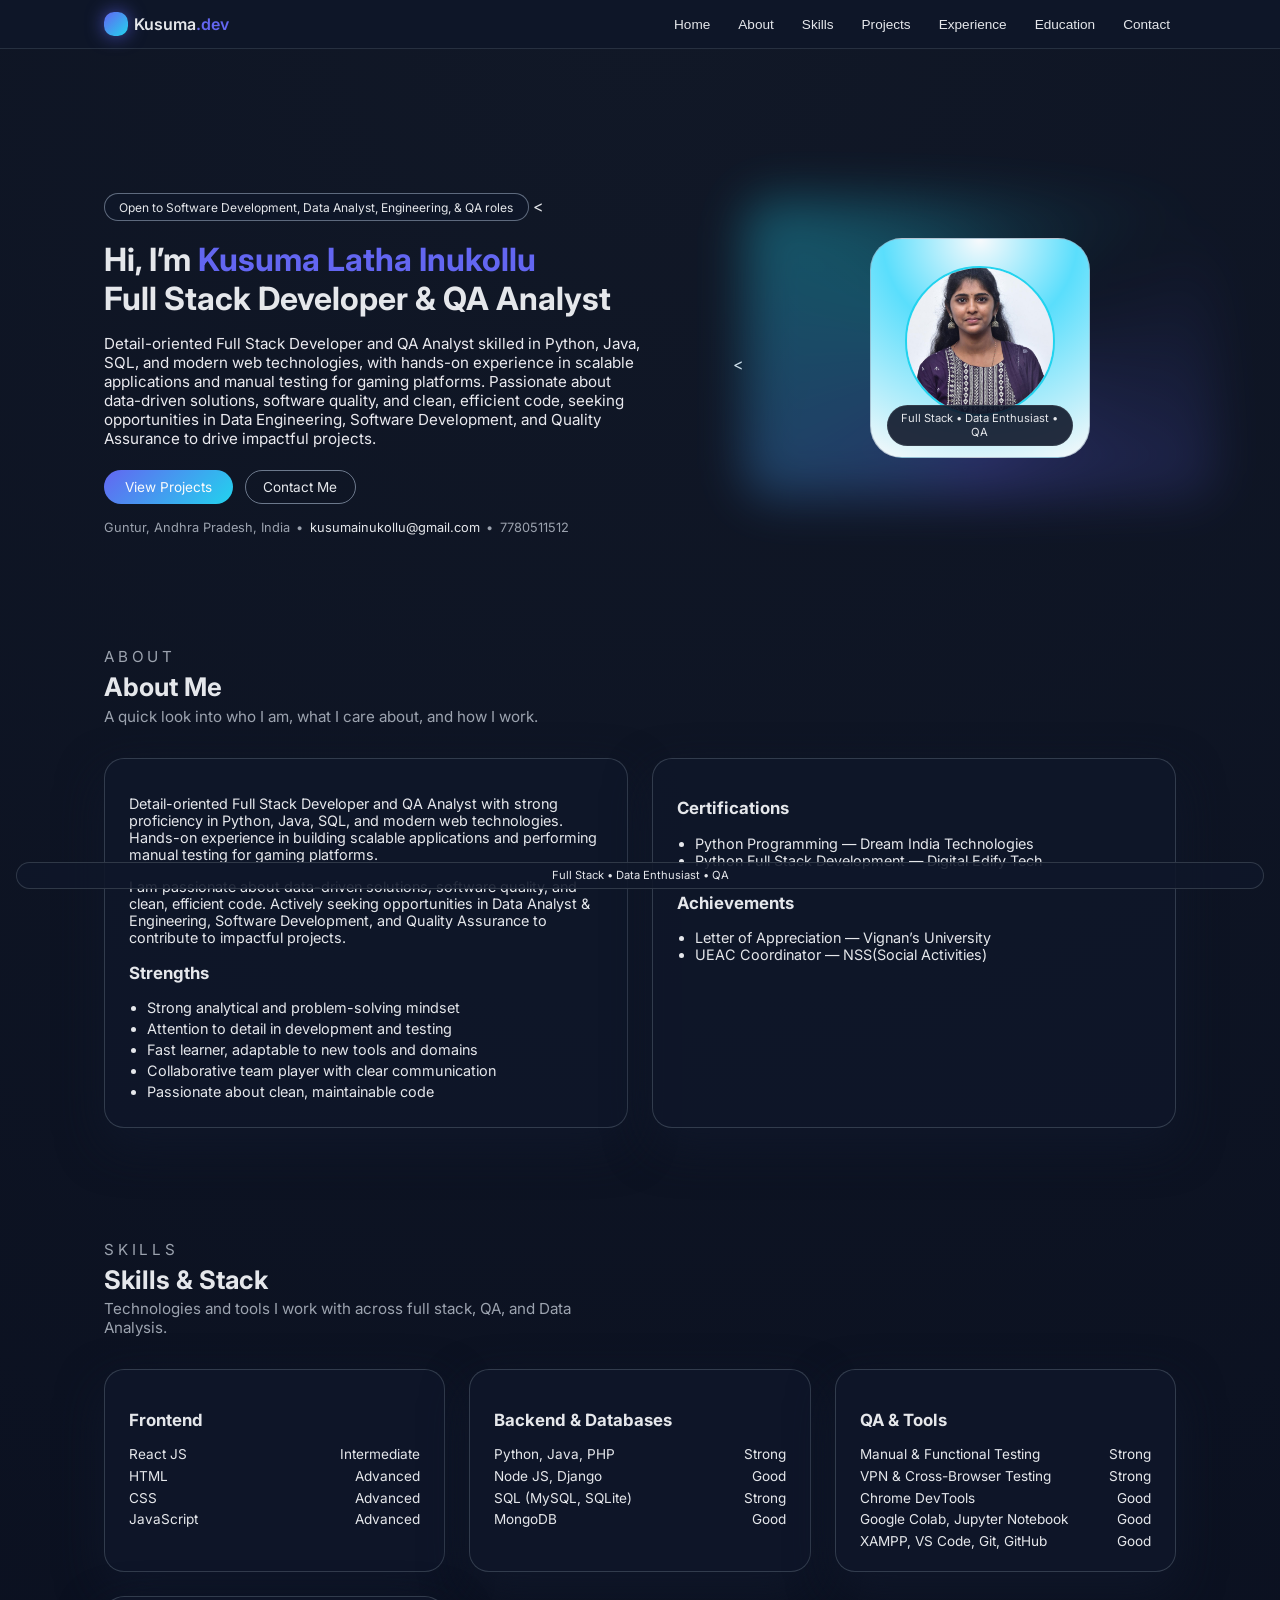
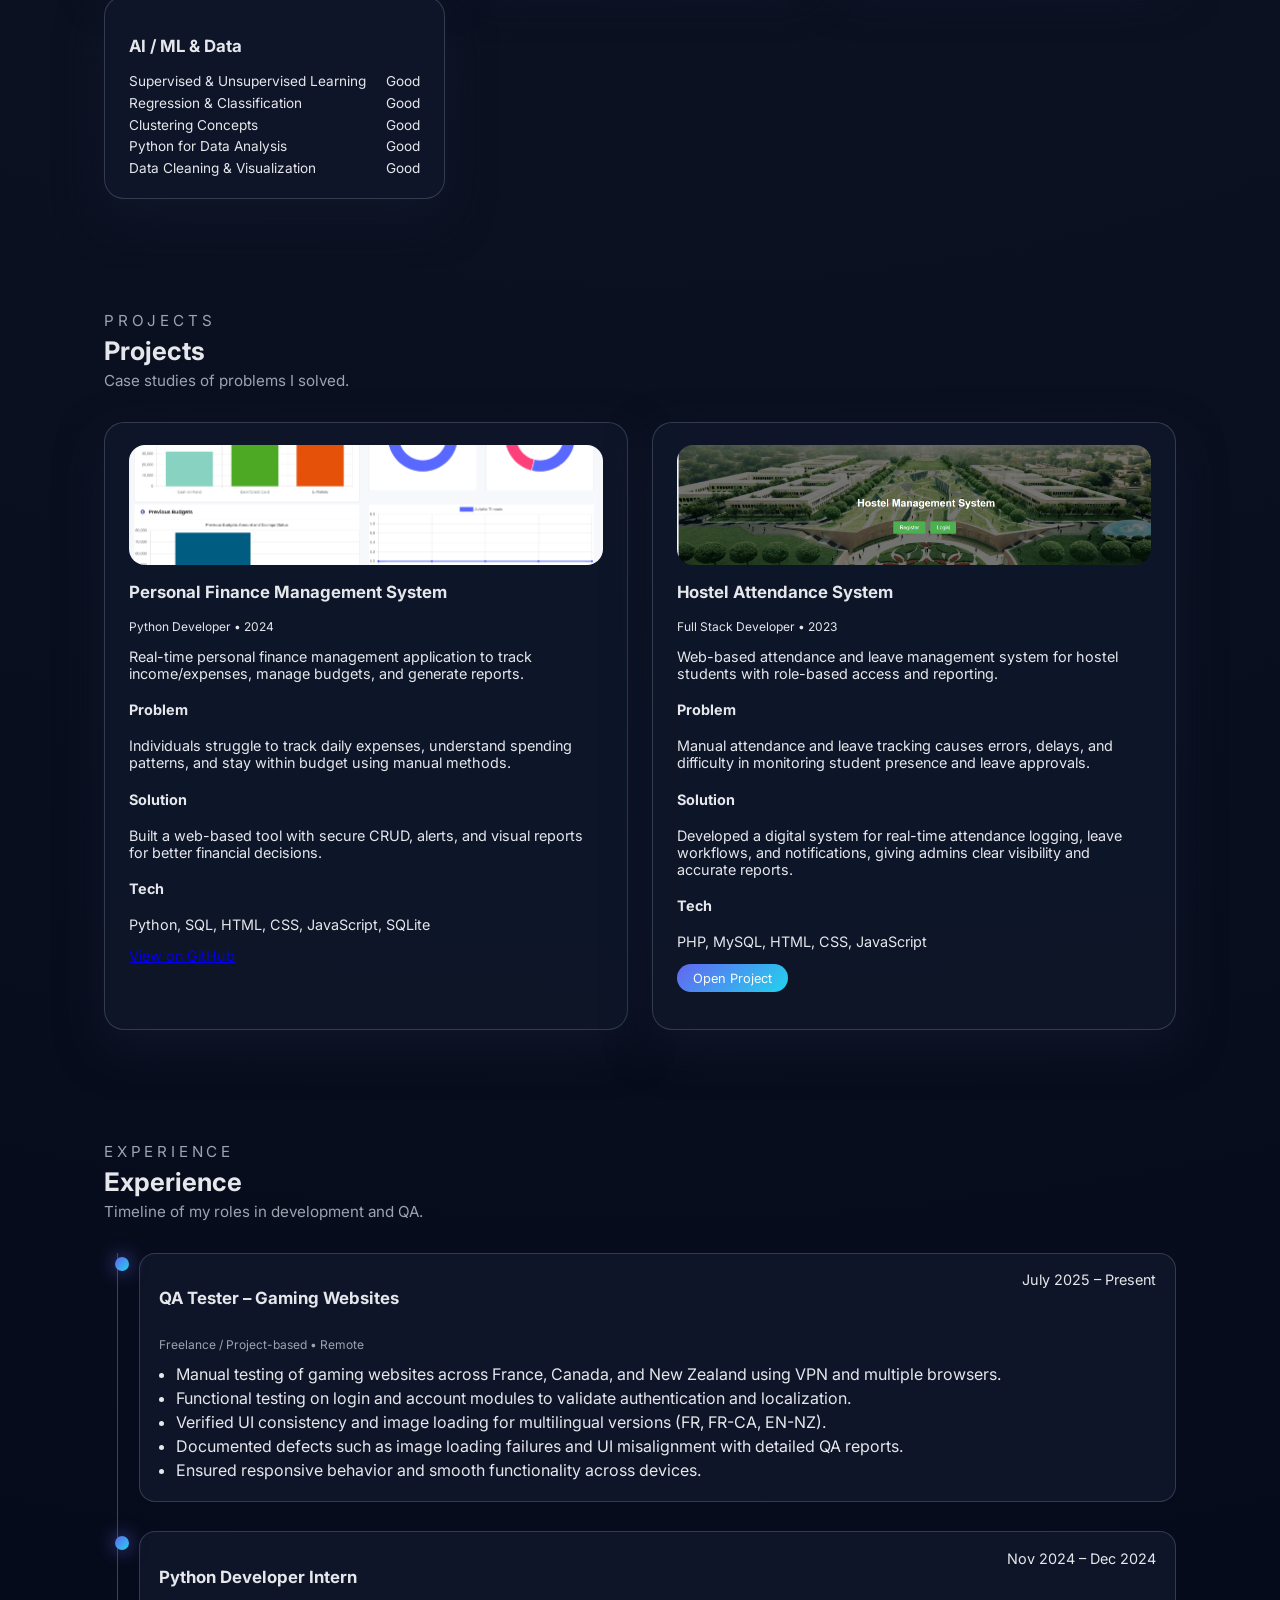
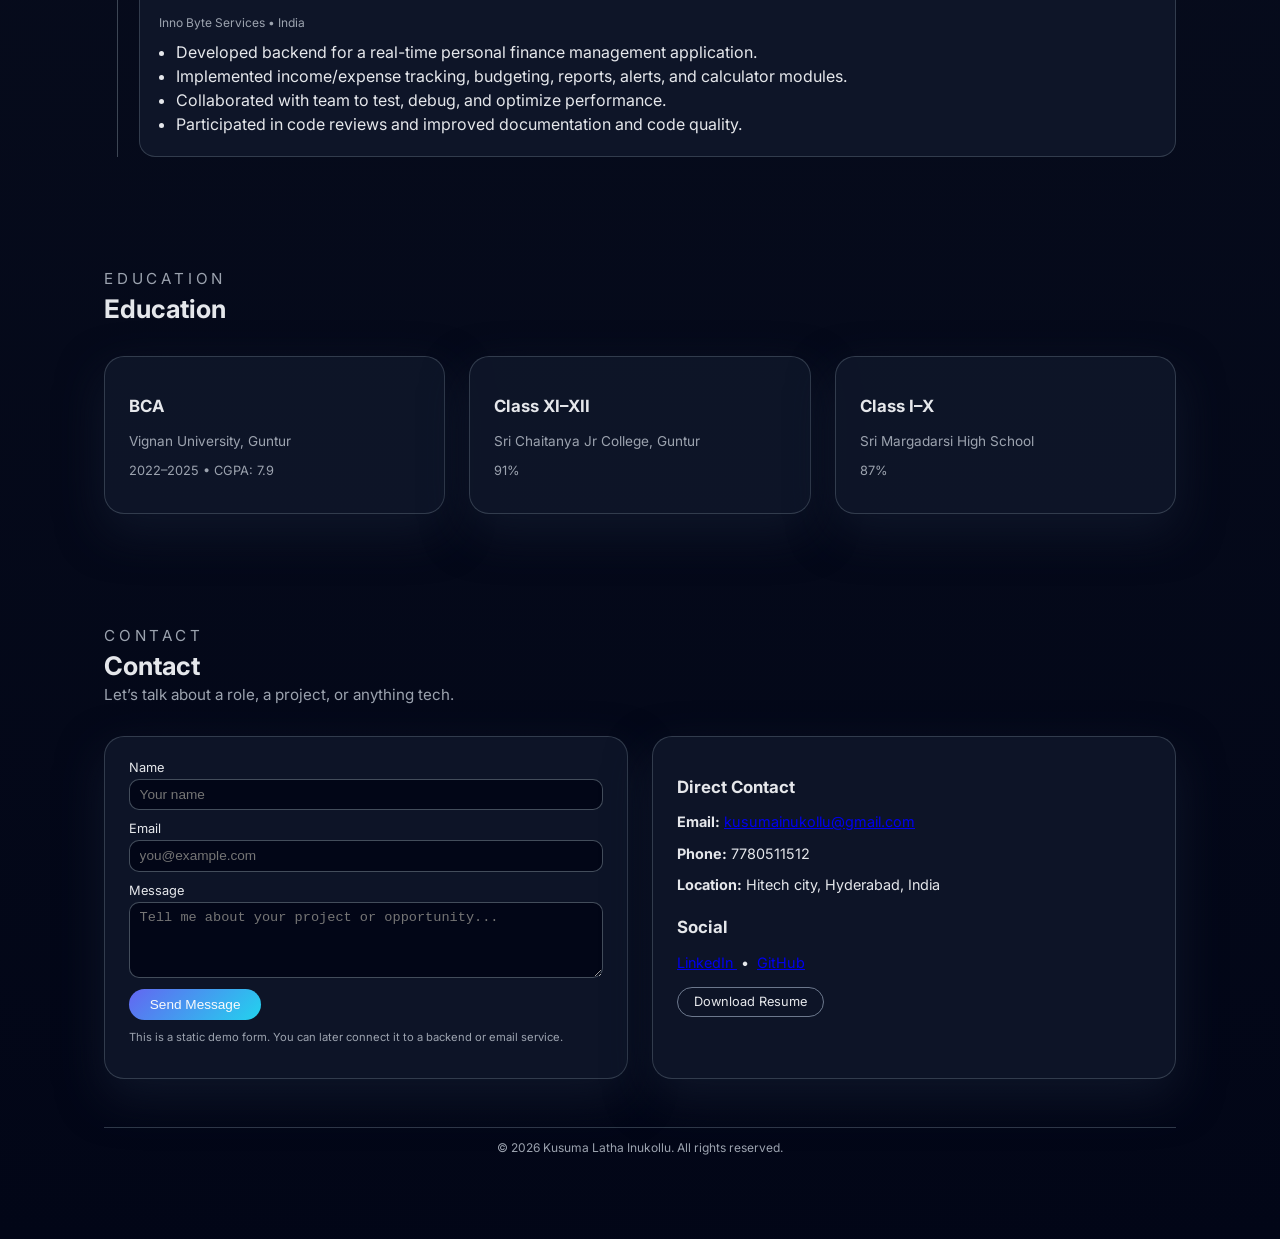
==== index.html @ 5220225f "Add files via upload Initial portfolio" ====
<!doctype html>
<html lang="en">
  <head>
    <meta charset="UTF-8" />
    <title>Kusuma Latha Inukollu | Portfolio</title>
    <meta name="viewport" content="width=device-width, initial-scale=1.0" />
    <link
      href="https://fonts.googleapis.com/css2?family=Inter:wght@300;400;500;600;700&display=swap"
      rel="stylesheet"
    />
    <link rel="stylesheet" href="style.css" />
  </head>
  <body>
    <!-- Top navigation -->
    <header class="nav">
      <div class="nav-inner">
        <div class="nav-logo" onclick="scrollToSection('home')">
          <div class="nav-dot"></div>
          <span>Kusuma<span class="nav-accent">.dev</span></span>
        </div>
        <nav class="nav-links">
          <button onclick="scrollToSection('home')">Home</button>
          <button onclick="scrollToSection('about')">About</button>
          <button onclick="scrollToSection('skills')">Skills</button>
          <button onclick="scrollToSection('projects')">Projects</button>
          <button onclick="scrollToSection('experience')">Experience</button>
          <button onclick="scrollToSection('education')">Education</button>
          <button onclick="scrollToSection('contact')">Contact</button>
        </nav>
      </div>
    </header>

    <main>
      <!-- Hero / Home -->
      <section id="home" class="section hero">
        <div class="hero-content">
          <div>
            <div class="pill">
              Open to Software Development, Data Analyst, Engineering, & QA roles
            </div>
            <<h1 class="hero-title">
  Hi, I’m <span class="accent blink-highlight">Kusuma Latha Inukollu</span><br />
  <span class="blink-highlight">Full Stack Developer & QA Analyst</span>
</h1>

            <p class="hero-text">
              Detail-oriented Full Stack Developer and QA Analyst skilled in Python, Java, SQL, and modern web technologies, with hands-on experience in scalable applications and manual testing for gaming platforms. Passionate about data-driven solutions, software quality, and clean, efficient code, seeking opportunities in Data Engineering, Software Development, and Quality Assurance to drive impactful projects.
​
            </p>
            <div class="hero-actions">
              <a href="#projects" class="btn-primary">View Projects</a>
              <a href="#contact" class="btn-outline">Contact Me</a>
            </div>
            <div class="hero-contact">
              <span>Guntur, Andhra Pradesh, India</span>
              <span>•</span>
              <a href="mailto:kusumainukollu@gmail.com">kusumainukollu@gmail.com</a>
              <span>•</span>
              <span>7780511512</span>
            </div>
          </div>
        </div>

        <<div class="hero-photo-wrapper">
  <div class="hero-glow"></div>
  <div class="hero-photo-card">
    <div class="hero-photo">
      <img src="kusuma.jpg.jpeg" alt="Kusuma Latha Inukollu" class="hero-photo-img" />
    </div>
    <div class="hero-photo-label">
     Full Stack • Data Enthusiast • QA 
    </div>
  </div>
</div>

            <div class="hero-photo-label">
             Full Stack • Data Enthusiast • QA 
            </div>
          </div>
        </div>
      </section>

      <!-- About -->
      <section id="about" class="section">
        <div class="section-header">
          <p class="section-tag">ABOUT</p>
          <h2>About Me</h2>
          <p>
            A quick look into who I am, what I care about, and how I work.
          </p>
        </div>
        <div class="grid-2">
          <div class="card">
            <p>
              Detail-oriented Full Stack Developer and QA Analyst with strong proficiency in Python, Java, SQL,
              and modern web technologies. Hands-on experience in building scalable applications and
              performing manual testing for gaming platforms.
            </p>
            <p>
              I am passionate about data-driven solutions, software quality, and clean, efficient
              code. Actively seeking opportunities in Data Analyst & Engineering, Software Development, and
              Quality Assurance to contribute to impactful projects.
            </p>
            <h3>Strengths</h3>
            <ul class="list-dots">
              <li>Strong analytical and problem-solving mindset</li>
              <li>Attention to detail in development and testing</li>
              <li>Fast learner, adaptable to new tools and domains</li>
              <li>Collaborative team player with clear communication</li>
              <li>Passionate about clean, maintainable code</li>
            </ul>
          </div>

          <div class="card">
            <h3>Certifications</h3>
            <ul class="list-simple">
              <li>Python Programming — Dream India Technologies</li>
              <li>Python Full Stack Development — Digital Edify Tech</li>
            </ul>
            <h3 style="margin-top: 1.5rem;">Achievements</h3>
            <ul class="list-simple">
              <li>Letter of Appreciation — Vignan’s University </li>
              <li>UEAC Coordinator —  NSS(Social Activities)</li>
            </ul>
          </div>
        </div>
      </section>

      <!-- Skills -->
      <section id="skills" class="section">
  <div class="section-header">
    <p class="section-tag">SKILLS</p>
    <h2>Skills & Stack</h2>
    <p>Technologies and tools I work with across full stack, QA, and Data Analysis.</p>
  </div>

  <div class="grid-3">
    <!-- Frontend -->
    <div class="card">
      <h3>Frontend</h3>
      <div class="skill">
        <span>React JS</span><span>Intermediate</span>
      </div>
      <div class="skill">
        <span>HTML</span><span>Advanced</span>
      </div>
      <div class="skill">
        <span>CSS</span><span>Advanced</span>
      </div>
      <div class="skill">
        <span>JavaScript</span><span>Advanced</span>
      </div>
    </div>

    <!-- Backend & Databases -->
    <div class="card">
      <h3>Backend & Databases</h3>
      <div class="skill">
        <span>Python, Java, PHP</span><span>Strong</span>
      </div>
      <div class="skill">
        <span>Node JS, Django</span><span>Good</span>
      </div>
      <div class="skill">
        <span>SQL (MySQL, SQLite)</span><span>Strong</span>
      </div>
      <div class="skill">
        <span>MongoDB</span><span>Good</span>
      </div>
    </div>

    <!-- QA & Tools -->
    <div class="card">
      <h3>QA & Tools</h3>
      <div class="skill">
        <span>Manual & Functional Testing</span><span>Strong</span>
      </div>
      <div class="skill">
        <span>VPN & Cross-Browser Testing</span><span>Strong</span>
      </div>
      <div class="skill">
        <span>Chrome DevTools</span><span>Good</span>
      </div>
      <div class="skill">
        <span>Google Colab, Jupyter Notebook</span><span>Good</span>
      </div>
      <div class="skill">
        <span>XAMPP, VS Code, Git, GitHub</span><span>Good</span>
      </div>
    </div>

    <!-- AI / ML & Data -->
    <div class="card">
      <h3>AI / ML & Data</h3>
      <div class="skill">
        <span>Supervised & Unsupervised Learning</span><span>Good</span>
      </div>
      <div class="skill">
        <span>Regression & Classification</span><span>Good</span>
      </div>
      <div class="skill">
        <span>Clustering Concepts</span><span>Good</span>
      </div>
      <div class="skill">
        <span>Python for Data Analysis</span><span>Good</span>
      </div>
      <div class="skill">
        <span>Data Cleaning & Visualization</span><span>Good</span>
      </div>
    </div>
  </div>
</section>
<section id="projects" class="section">
  <div class="section-header">
    <p class="section-tag">PROJECTS</p>
    <h2>Projects</h2>
    <p>Case studies of problems I solved.</p>
  </div>
  <div class="grid-2">
  <!-- Project 1 -->
  <div class="card project">
    <div class="project-image">
      <img src="pro1.png" alt="Personal Finance Management System" class="project-img" />
    </div>

    <h3>Personal Finance Management System</h3>
    <p class="project-meta">Python Developer • 2024</p>
    <p>
      Real-time personal finance management application to track income/expenses, manage
      budgets, and generate reports.
    </p>
    <h4>Problem</h4>
    <p>
      Individuals struggle to track daily expenses, understand spending patterns, and stay
      within budget using manual methods.
    </p>
    <h4>Solution</h4>
    <p>
      Built a web-based tool with secure CRUD, alerts, and visual reports for better
      financial decisions.
    </p>
    <h4>Tech</h4>
    <p>Python, SQL, HTML, CSS, JavaScript, SQLite</p>
          

      <p style="margin-top: 0.6rem;">
        <a
          href="https://github.com/kusumainukollu/finance-managment-system"
          target="_blank"
          rel="noreferrer noopener"
        >
          View on GitHub
        </a>
      </p>
  </div>

  <!-- Project 2 -->
  <div class="card project">
    <div class="project-image">
      <img src="img1.png" alt="Hostel Attendance System" class="project-img" />
    </div>
    <h3>Hostel Attendance System</h3>
    <p class="project-meta">Full Stack Developer • 2023</p>
    <p>
      Web-based attendance and leave management system for hostel students with role-based
      access and reporting.
    </p>
  <h4>Problem</h4>
  <p>
    Manual attendance and leave tracking causes errors, delays, and difficulty in
    monitoring student presence and leave approvals.
  </p>

  <h4>Solution</h4>
  <p>
    Developed a digital system for real-time attendance logging, leave workflows, and
    notifications, giving admins clear visibility and accurate reports.
  </p>

  <h4>Tech</h4>
  <p>PHP, MySQL, HTML, CSS, JavaScript</p>

  <p style="margin-top: 0.6rem;">
    <a href="hostel.html" class="btn-primary" style="padding: 0.4rem 1rem; font-size: 0.8rem;">
      Open Project
    </a>
  </p>
</div>

  </div>
</section>



      <!-- Experience -->
      <section id="experience" class="section">
        <div class="section-header">
          <p class="section-tag">EXPERIENCE</p>
          <h2>Experience</h2>
          <p>Timeline of my roles in development and QA.</p>
        </div>
        <div class="timeline">
          <div class="timeline-item">
            <div class="timeline-dot"></div>
            <div class="timeline-card">
              <div class="timeline-head">
                <h3>QA Tester – Gaming Websites</h3>
                <span>July 2025 – Present</span>
              </div>
              <p class="timeline-sub">
                Freelance / Project-based • Remote
              </p>
              <ul class="list-dots">
                <li>
                  Manual testing of gaming websites across France, Canada, and New Zealand using VPN
                  and multiple browsers.
                </li>
                <li>
                  Functional testing on login and account modules to validate authentication and
                  localization.
                </li>
                <li>
                  Verified UI consistency and image loading for multilingual versions (FR, FR-CA,
                  EN-NZ).
                </li>
                <li>
                  Documented defects such as image loading failures and UI misalignment with detailed
                  QA reports.
                </li>
                <li>
                  Ensured responsive behavior and smooth functionality across devices.
                </li>
              </ul>
            </div>
          </div>

          <div class="timeline-item">
            <div class="timeline-dot"></div>
            <div class="timeline-card">
              <div class="timeline-head">
                <h3>Python Developer Intern</h3>
                <span>Nov 2024 – Dec 2024</span>
              </div>
              <p class="timeline-sub">
                Inno Byte Services • India
              </p>
              <ul class="list-dots">
                <li>Developed backend for a real-time personal finance management application.</li>
                <li>
                  Implemented income/expense tracking, budgeting, reports, alerts, and calculator
                  modules.
                </li>
                <li>Collaborated with team to test, debug, and optimize performance.</li>
                <li>Participated in code reviews and improved documentation and code quality.</li>
              </ul>
            </div>
          </div>
        </div>
      </section>

      <!-- Education -->
      <section id="education" class="section">
        <div class="section-header">
          <p class="section-tag">EDUCATION</p>
          <h2>Education</h2>
        </div>
        <div class="grid-3">
          <div class="card">
            <h3>BCA</h3>
            <p class="card-sub">Vignan University, Guntur</p>
            <p class="card-meta">2022–2025 • CGPA: 7.9</p>
          </div>
          <div class="card">
            <h3>Class XI–XII</h3>
            <p class="card-sub">Sri Chaitanya Jr College, Guntur</p>
            <p class="card-meta">91%</p>
          </div>
          <div class="card">
            <h3>Class I–X</h3>
            <p class="card-sub">Sri Margadarsi High School</p>
            <p class="card-meta">87%</p>
          </div>
        </div>
      </section>

      <!-- Contact -->
      <section id="contact" class="section">
        <div class="section-header">
          <p class="section-tag">CONTACT</p>
          <h2>Contact</h2>
          <p>Let’s talk about a role, a project, or anything tech.</p>
        </div>
        <div class="grid-2">
          <form class="card">
            <div class="form-group">
              <label>Name</label>
              <input type="text" placeholder="Your name" required />
            </div>
            <div class="form-group">
              <label>Email</label>
              <input type="email" placeholder="you@example.com" required />
            </div>
            <div class="form-group">
              <label>Message</label>
              <textarea
                rows="4"
                placeholder="Tell me about your project or opportunity..."
                required
              ></textarea>
            </div>
            <button type="submit" class="btn-primary">Send Message</button>
            <p class="form-note">
              This is a static demo form. You can later connect it to a backend or email service.
            </p>
          </form>
          <div class="card">
  <h3>Direct Contact</h3>
  <p><strong>Email:</strong> <a href="mailto:kusumainukollu@gmail.com">kusumainukollu@gmail.com</a></p>
  <p><strong>Phone:</strong> 7780511512</p>
  <p><strong>Location:</strong> Hitech city, Hyderabad, India</p>

  <h3 style="margin-top: 1.5rem;">Social</h3>
  <p>
    <a
      href="https://www.linkedin.com/in/kusuma-inukollu-7a856a331/"
      target="_blank"
      rel="noreferrer noopener"
    >
      LinkedIn
    </a>
    &nbsp;•&nbsp;
    <a
      href="https://github.com/kusumainukollu"
      target="_blank"
      rel="noreferrer noopener"
    >
      GitHub
    </a>
  </p>

  <p style="margin-top: 1rem;">
    <a
      href="Kusuma_Latha_Inukollu.pdf"
      class="btn-outline"
      download
      style="padding: 0.4rem 1rem; font-size: 0.8rem; display: inline-block;"
    >
      Download Resume
    </a>
  </p>
</div>


        </div>
      </section>

          

    <footer class="footer">
      <span>© 2026 Kusuma Latha Inukollu. All rights reserved.</span>
    </footer>

    <script>
      function scrollToSection(id) {
        const el = document.getElementById(id);
        if (el) el.scrollIntoView({ behavior: 'smooth', block: 'start' });
      }
    </script>
  </body>
</html>
---- style.css ----
*,
*::before,
*::after {
  box-sizing: border-box;
}

html,
body {
  margin: 0;
  padding: 0;
  font-family: 'Inter', system-ui, -apple-system, BlinkMacSystemFont, 'Segoe UI',
    sans-serif;
  scroll-behavior: smooth;
  background: radial-gradient(circle at top, #111827, #020617);
  color: #e5e7eb;
}

main {
  max-width: 1120px;
  margin: 0 auto;
  padding: 5rem 1.5rem 4rem;
}

/* Navbar */

.nav {
  position: sticky;
  top: 0;
  z-index: 20;
  backdrop-filter: blur(16px);
  background: rgba(15, 23, 42, 0.85);
  border-bottom: 1px solid rgba(55, 65, 81, 0.6);
}

.nav-inner {
  max-width: 1120px;
  margin: 0 auto;
  padding: 0.75rem 1.5rem;
  display: flex;
  align-items: center;
  justify-content: space-between;
}

.nav-logo {
  display: flex;
  align-items: center;
  gap: 0.4rem;
  cursor: pointer;
  font-weight: 600;
}

.nav-dot {
  width: 24px;
  height: 24px;
  border-radius: 10px;
  background: linear-gradient(135deg, #6366f1, #22d3ee);
  box-shadow: 0 0 18px rgba(99, 102, 241, 0.7);
}

.nav-accent {
  color: #6366f1;
}

.nav-links {
  display: none;
  gap: 1rem;
}

.nav-links button {
  background: none;
  border: none;
  color: #e5e7eb;
  font-size: 0.85rem;
  cursor: pointer;
  transition: color 0.2s ease;
}

.nav-links button:hover {
  color: #22d3ee;
}

@media (min-width: 768px) {
  .nav-links {
    display: flex;
  }
}

/* Sections */

.section {
  padding: 4rem 0 3rem;
}

.section-header {
  margin-bottom: 2rem;
}

.section-header h2 {
  margin: 0.3rem 0;
  font-size: 1.6rem;
}

.section-header p {
  margin: 0;
  color: #9ca3af;
  max-width: 520px;
  font-size: 0.95rem;
}

.section-tag {
  letter-spacing: 0.25em;
  font-size: 0.7rem;
  color: #6366f1;
}

/* Hero */

.hero {
  display: flex;
  flex-direction: column-reverse;
  gap: 2.5rem;
  align-items: center;
}

@media (min-width: 900px) {
  .hero {
    flex-direction: row;
  }
}

.hero-content {
  flex: 3;
}

.hero-title {
  font-size: 2rem;
  margin: 1.2rem 0 0.75rem;
}

.hero-title span {
  display: inline-block;
}

.hero-text {
  color: #eaeaef;
  font-size: 0.95rem;
  max-width: 540px;
}

.accent {
  color: #6366f1;
}

.pill {
  display: inline-flex;
  align-items: center;
  padding: 0.35rem 0.9rem;
  border-radius: 999px;
  border: 1px solid rgba(148, 163, 184, 0.6);
  font-size: 0.75rem;
  color: #e5e7eb;
  background: rgba(15, 23, 42, 0.7);
  backdrop-filter: blur(8px);
}

.hero-actions {
  display: flex;
  flex-wrap: wrap;
  gap: 0.75rem;
  margin-top: 1.4rem;
}

.btn-primary {
  display: inline-flex;
  align-items: center;
  justify-content: center;
  padding: 0.5rem 1.3rem;
  border-radius: 999px;
  background: linear-gradient(135deg, #6366f1, #22d3ee);
  color: #f9fafb;
  text-decoration: none;
  font-size: 0.85rem;
  border: none;
  cursor: pointer;
}

.btn-outline {
  display: inline-flex;
  align-items: center;
  justify-content: center;
  padding: 0.5rem 1.1rem;
  border-radius: 999px;
  border: 1px solid rgba(148, 163, 184, 0.7);
  color: #e5e7eb;
  text-decoration: none;
  font-size: 0.85rem;
}

.hero-contact {
  display: flex;
  flex-wrap: wrap;
  gap: 0.4rem;
  margin-top: 1rem;
  font-size: 0.8rem;
  color: #9ca3af;
}

.hero-contact a {
  color: #e5e7eb;
  text-decoration: none;
}

.hero-contact a:hover {
  color: #22d3ee;
}

/* Hero photo */

.hero-photo-wrapper {
  flex: 2;
  position: relative;
  display: flex;
  justify-content: center;
  margin-bottom: 2rem;
}

.hero-glow {
  position: absolute;
  inset: -40px;
  border-radius: 28px;
  background: conic-gradient(
    from 180deg,
    rgba(99, 102, 241, 0.4),
    rgba(34, 211, 238, 0.4),
    transparent,
    rgba(99, 102, 241, 0.4)
  );
  filter: blur(24px);
  opacity: 0.8;
}

.hero-photo-card {
  position: relative;
  width: 220px;
  height: 220px;
  border-radius: 32px;
  border: 1px solid rgba(148, 163, 184, 0.6);
  background: radial-gradient(circle at top, #f9fafc, #5adefc 40%, #f8f9fa);
  padding: 1.5rem 1rem 2.4rem;
  display: flex;
  align-items: center;
  justify-content: center;
}

.hero-photo {
  width: 150px;
  height: 150px;
  border-radius: 999px;
  border: 2px solid #22d3ee;
  display: flex;
  align-items: center;
  justify-content: center;
  background: radial-gradient(circle at top, #fcfeff, #eaebed);
  color: #e5e7eb;
  font-size: 0.8rem;
  text-align: center;
  overflow: hidden;        /* add this */
}

.hero-photo-img {
  width: 100%;
  height: 100%;
  object-fit: cover;
  display: block;
}


.hero-photo-label {
  position: absolute;
  bottom: 0.7rem;
  left: 1rem;
  right: 1rem;
  padding: 0.35rem 0.7rem;
  border-radius: 999px;
  background: rgba(15, 23, 42, 0.9);
  border: 1px solid rgba(55, 65, 81, 0.8);
  font-size: 0.7rem;
  text-align: center;
}

/* Cards & grids */

.card {
  background: rgba(15, 23, 42, 0.9);
  border-radius: 20px;
  padding: 1.4rem 1.5rem;
  border: 1px solid rgba(55, 65, 81, 0.9);
  box-shadow: 0 18px 45px rgba(15, 23, 42, 0.9);
  font-size: 0.9rem;
}

.grid-2 {
  display: grid;
  gap: 1.5rem;
}

.grid-3 {
  display: grid;
  gap: 1.5rem;
}

@media (min-width: 800px) {
  .grid-2 {
    grid-template-columns: repeat(2, minmax(0, 1fr));
  }
}

@media (min-width: 900px) {
  .grid-3 {
    grid-template-columns: repeat(3, minmax(0, 1fr));
  }
}

/* Lists */

.list-dots {
  padding-left: 1.1rem;
  margin: 0.4rem 0 0;
}

.list-dots li {
  margin-bottom: 0.25rem;
}

.list-simple {
  padding-left: 1.1rem;
  margin: 0.4rem 0 0;
}

/* Skills */

.skill {
  display: flex;
  justify-content: space-between;
  font-size: 0.85rem;
  margin-top: 0.35rem;
}

/* Projects */

.project {
  position: relative;
}

/* Common styles for all project images */
.project-image {
  height: 120px; /* same height for both images */
  border-radius: 16px;
  background: radial-gradient(circle at top, #1f2937, #020617);
  overflow: hidden;
  display: flex;
  align-items: center;
  justify-content: center;
}

.project-img {
  width: 100%;
  height: 100%;
  object-fit: cover;
  display: block;
}

/* Size for first project (Personal Finance) */
.project-image-pfm {
  height: 110px; /* adjust as you like */
}

/* Size for second project (Hostel) */
.project-image-hostel {
  height: 150px; /* keep this if second one already looks good */
}



.project-meta {
  font-size: 0.75rem;   /* was 0.8 or more */
}


/* Timeline */

.timeline {
  border-left: 1px solid rgba(75, 85, 99, 0.8);
  margin-left: 0.8rem;
  padding-left: 1.3rem;
  display: grid;
  gap: 1.8rem;
}

.timeline-item {
  position: relative;
}

.timeline-dot {
  position: absolute;
  left: -1.5rem;
  top: 0.3rem;
  width: 14px;
  height: 14px;
  border-radius: 999px;
  background: linear-gradient(135deg, #6366f1, #22d3ee);
  box-shadow: 0 0 18px rgba(99, 102, 241, 0.8);
}

.timeline-card {
  padding: 1.1rem 1.2rem;
  border-radius: 16px;
  background: rgba(15, 23, 42, 0.95);
  border: 1px solid rgba(55, 65, 81, 0.9);
}

.timeline-head {
  display: flex;
  justify-content: space-between;
  gap: 0.75rem;
  font-size: 0.9rem;
}

.timeline-sub {
  font-size: 0.75rem;
  color: #9ca3af;
}

/* Education */

.card-sub {
  font-size: 0.85rem;
  color: #9ca3af;
}

.card-meta {
  margin-top: 0.2rem;
  font-size: 0.8rem;
  color: #9ca3af;
}

/* Contact */

.form-group {
  display: grid;
  gap: 0.25rem;
  margin-bottom: 0.7rem;
}

.form-group label {
  font-size: 0.8rem;
  color: #e5e7eb;
}

.form-group input,
.form-group textarea {
  border-radius: 10px;
  border: 1px solid rgba(75, 85, 99, 0.9);
  background: #020617;
  color: #e5e7eb;
  padding: 0.45rem 0.6rem;
  font-size: 0.85rem;
  resize: vertical;
}

.form-group input:focus,
.form-group textarea:focus {
  outline: none;
  border-color: #6366f1;
}

.form-note {
  font-size: 0.7rem;
  color: #9ca3af;
  margin-top: 0.6rem;
}

/* Footer */

.footer {
  border-top: 1px solid rgba(55, 65, 81, 0.9);
  padding: 0.8rem 1.5rem 1.2rem;
  text-align: center;
  font-size: 0.75rem;
  color: #9ca3af;
}


@keyframes highlight-pulse {
  0% {
    text-shadow: 0 0 0px rgba(50, 27, 229, 0);
    color: #eeeff2;
  }
  50% {
    text-shadow: 0 0 18px rgba(99, 102, 241, 0.9);
    color: #a5b4fc;
  }
  100% {
    text-shadow: 0 0 0px rgba(99, 102, 241, 0.0);
    color: #3581c4;
  }
}

.blink-highlight {
  animation: highlight-pulse 2.2s ease-in-out infinite;
}
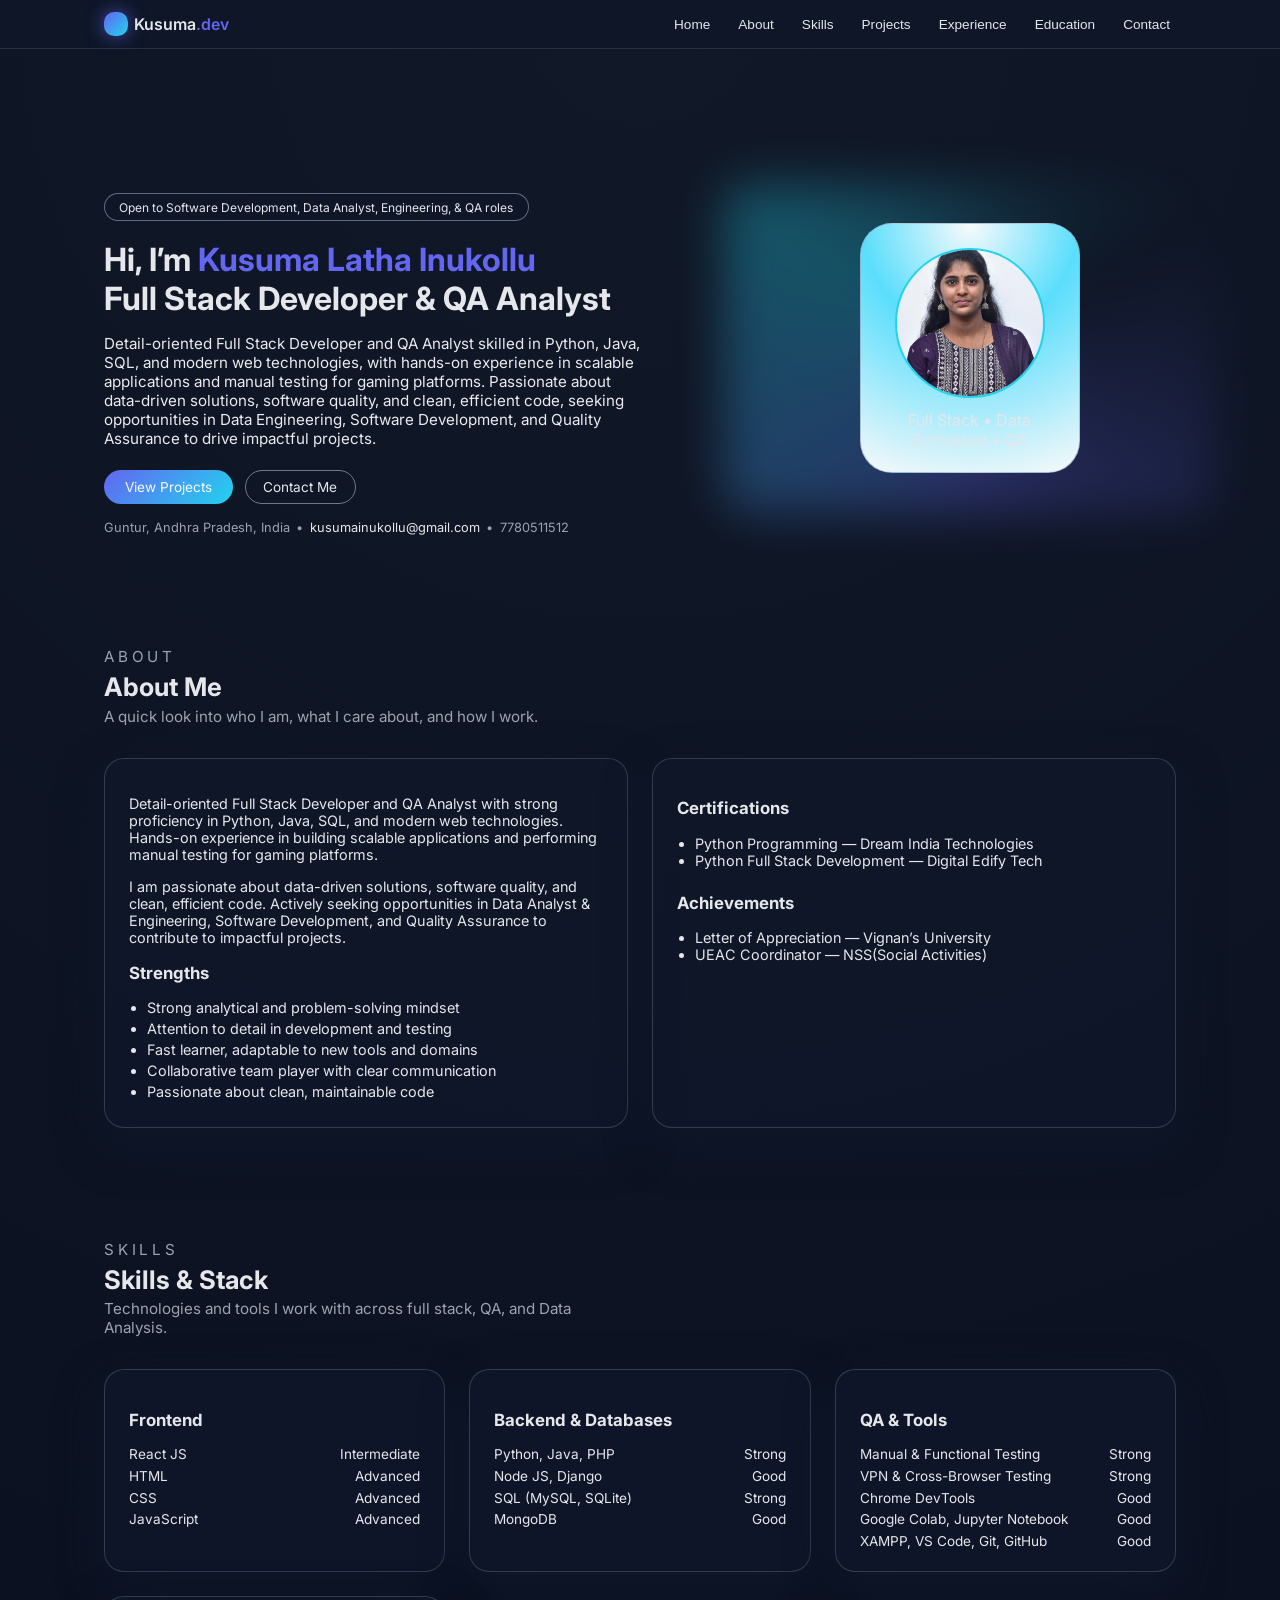
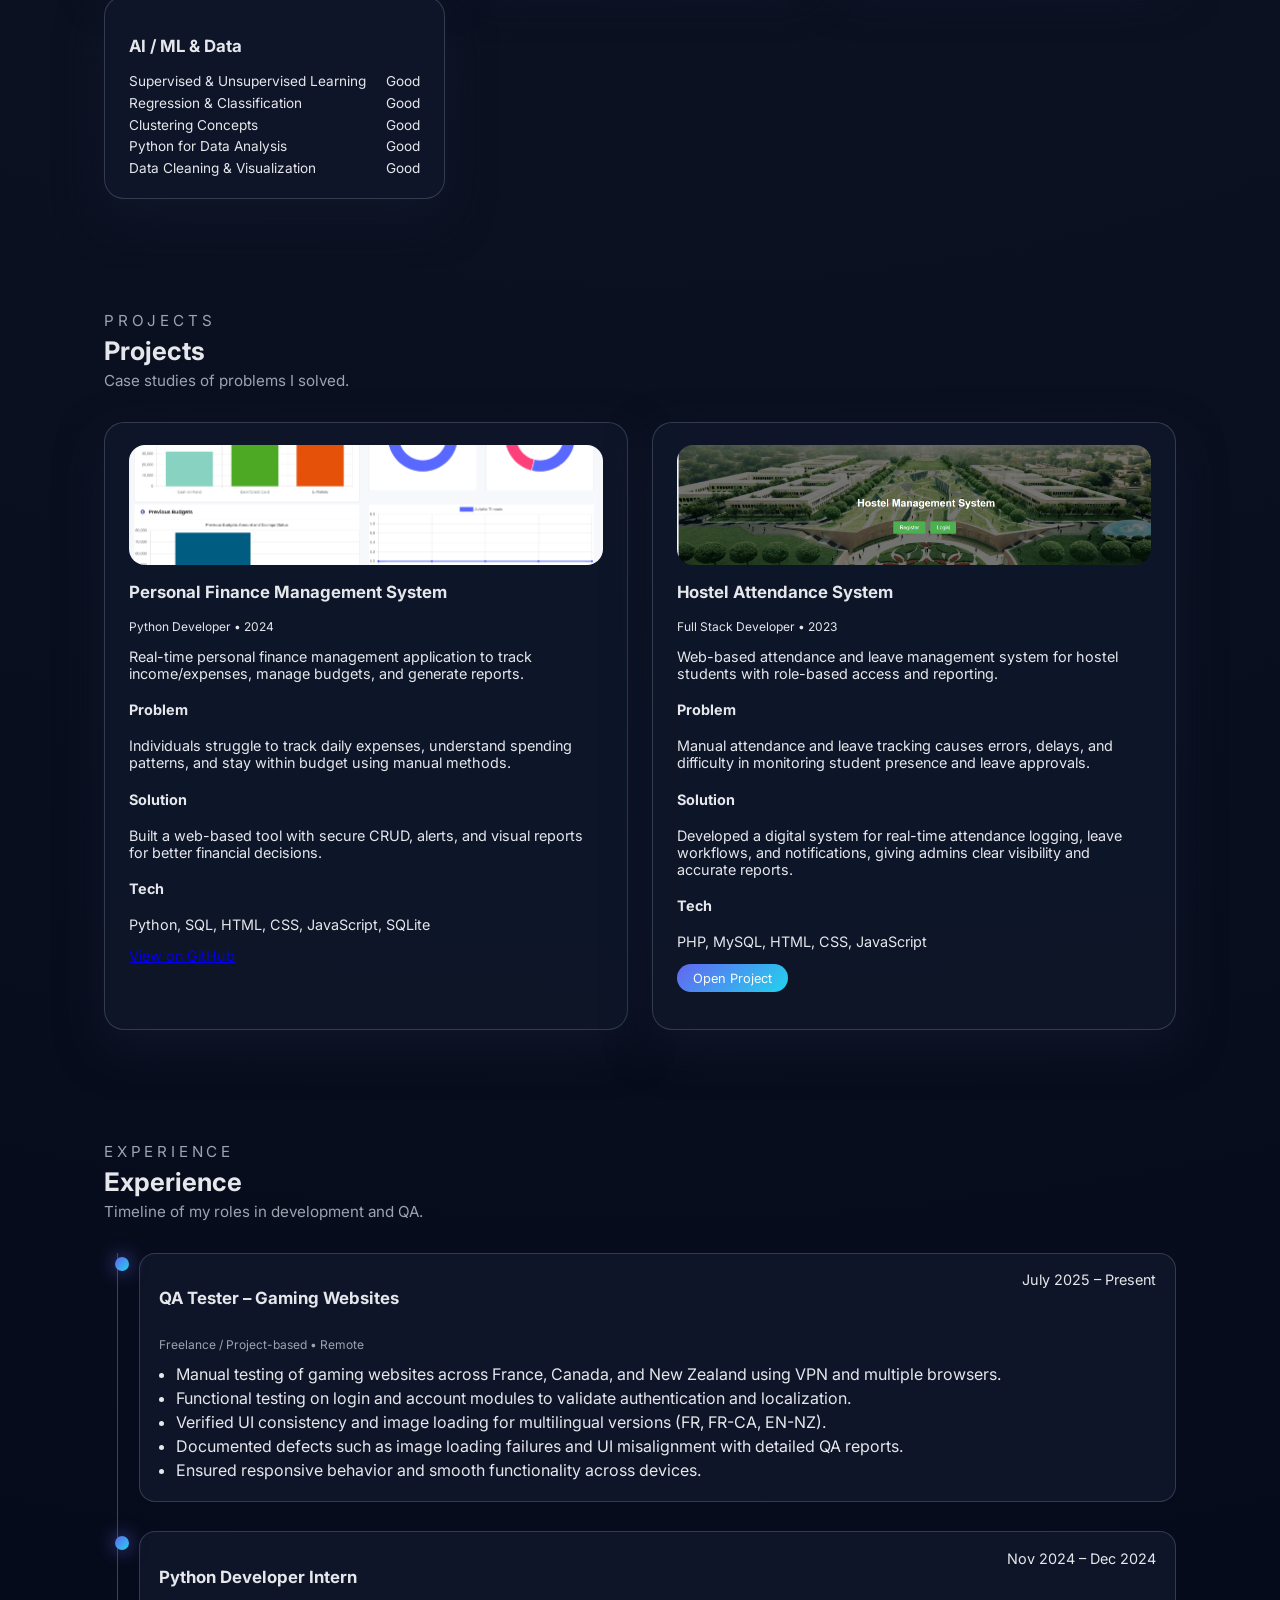
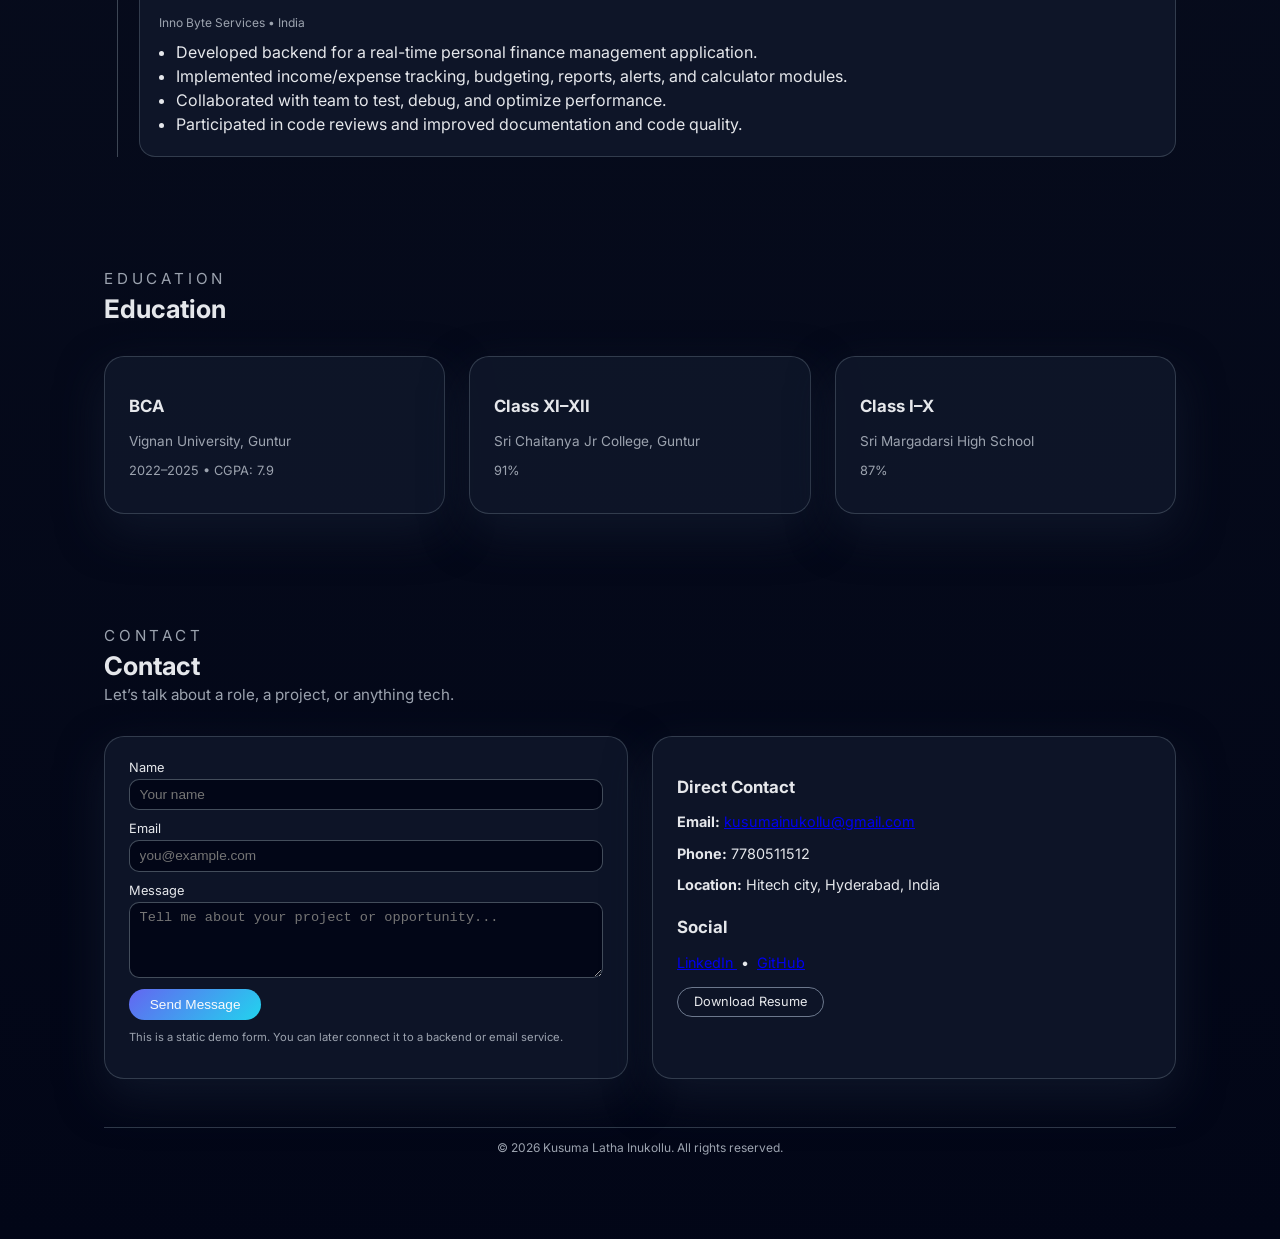
==== commit 68651381: "Add files via upload Update hero section" ====
--- a/index.html
+++ b/index.html
@@ -33,52 +33,49 @@
     <main>
       <!-- Hero / Home -->
       <section id="home" class="section hero">
-        <div class="hero-content">
-          <div>
-            <div class="pill">
-              Open to Software Development, Data Analyst, Engineering, & QA roles
-            </div>
-            <<h1 class="hero-title">
-  Hi, I’m <span class="accent blink-highlight">Kusuma Latha Inukollu</span><br />
-  <span class="blink-highlight">Full Stack Developer & QA Analyst</span>
-</h1>
-
-            <p class="hero-text">
-              Detail-oriented Full Stack Developer and QA Analyst skilled in Python, Java, SQL, and modern web technologies, with hands-on experience in scalable applications and manual testing for gaming platforms. Passionate about data-driven solutions, software quality, and clean, efficient code, seeking opportunities in Data Engineering, Software Development, and Quality Assurance to drive impactful projects.
-​
-            </p>
-            <div class="hero-actions">
-              <a href="#projects" class="btn-primary">View Projects</a>
-              <a href="#contact" class="btn-outline">Contact Me</a>
-            </div>
-            <div class="hero-contact">
-              <span>Guntur, Andhra Pradesh, India</span>
-              <span>•</span>
-              <a href="mailto:kusumainukollu@gmail.com">kusumainukollu@gmail.com</a>
-              <span>•</span>
-              <span>7780511512</span>
-            </div>
-          </div>
-        </div>
-
-        <<div class="hero-photo-wrapper">
-  <div class="hero-glow"></div>
-  <div class="hero-photo-card">
-    <div class="hero-photo">
-      <img src="kusuma.jpg.jpeg" alt="Kusuma Latha Inukollu" class="hero-photo-img" />
-    </div>
-    <div class="hero-photo-label">
-     Full Stack • Data Enthusiast • QA 
-    </div>
-  </div>
-</div>
-
-            <div class="hero-photo-label">
-             Full Stack • Data Enthusiast • QA 
-            </div>
-          </div>
-        </div>
-      </section>
+  <div class="hero-content">
+    <div>
+      <div class="pill">
+        Open to Software Development, Data Analyst, Engineering, & QA roles
+      </div>
+
+      <h1 class="hero-title">
+        Hi, I’m <span class="accent blink-highlight">Kusuma Latha Inukollu</span><br />
+        <span class="blink-highlight">Full Stack Developer & QA Analyst</span>
+      </h1>
+
+      <p class="hero-text">
+        Detail-oriented Full Stack Developer and QA Analyst skilled in Python, Java, SQL, and modern web technologies, with hands-on experience in scalable applications and manual testing for gaming platforms. Passionate about data-driven solutions, software quality, and clean, efficient code, seeking opportunities in Data Engineering, Software Development, and Quality Assurance to drive impactful projects.
+      </p>
+
+      <div class="hero-actions">
+        <a href="#projects" class="btn-primary">View Projects</a>
+        <a href="#contact" class="btn-outline">Contact Me</a>
+      </div>
+
+      <div class="hero-contact">
+        <span>Guntur, Andhra Pradesh, India</span>
+        <span>•</span>
+        <a href="mailto:kusumainukollu@gmail.com">kusumainukollu@gmail.com</a>
+        <span>•</span>
+        <span>7780511512</span>
+      </div>
+    </div>
+  </div>
+
+  <div class="hero-photo-wrapper">
+    <div class="hero-glow"></div>
+    <div class="hero-photo-card">
+      <div class="hero-photo">
+        <img src="kusuma.jpg.jpeg" alt="Kusuma Latha Inukollu" class="hero-photo-img" />
+      </div>
+      <div class="hero-photo-label">
+        Full Stack • Data Enthusiast • QA 
+      </div>
+    </div>
+  </div>
+</section>
+
 
       <!-- About -->
       <section id="about" class="section">
--- a/style.css
+++ b/style.css
@@ -242,15 +242,17 @@
 .hero-photo-card {
   position: relative;
   width: 220px;
-  height: 220px;
+  height: auto;          /* was fixed 220px – change to auto */
   border-radius: 32px;
   border: 1px solid rgba(148, 163, 184, 0.6);
   background: radial-gradient(circle at top, #f9fafc, #5adefc 40%, #f8f9fa);
-  padding: 1.5rem 1rem 2.4rem;
-  display: flex;
+  padding: 1.5rem 1rem 1.4rem;
+  display: flex;
+  flex-direction: column; /* stack photo + label vertically */
   align-items: center;
   justify-content: center;
 }
+
 
 .hero-photo {
   width: 150px;
@@ -276,15 +278,7 @@
 
 
 .hero-photo-label {
-  position: absolute;
-  bottom: 0.7rem;
-  left: 1rem;
-  right: 1rem;
-  padding: 0.35rem 0.7rem;
-  border-radius: 999px;
-  background: rgba(15, 23, 42, 0.9);
-  border: 1px solid rgba(55, 65, 81, 0.8);
-  font-size: 0.7rem;
+  margin-top: 0.75rem;
   text-align: center;
 }
 
